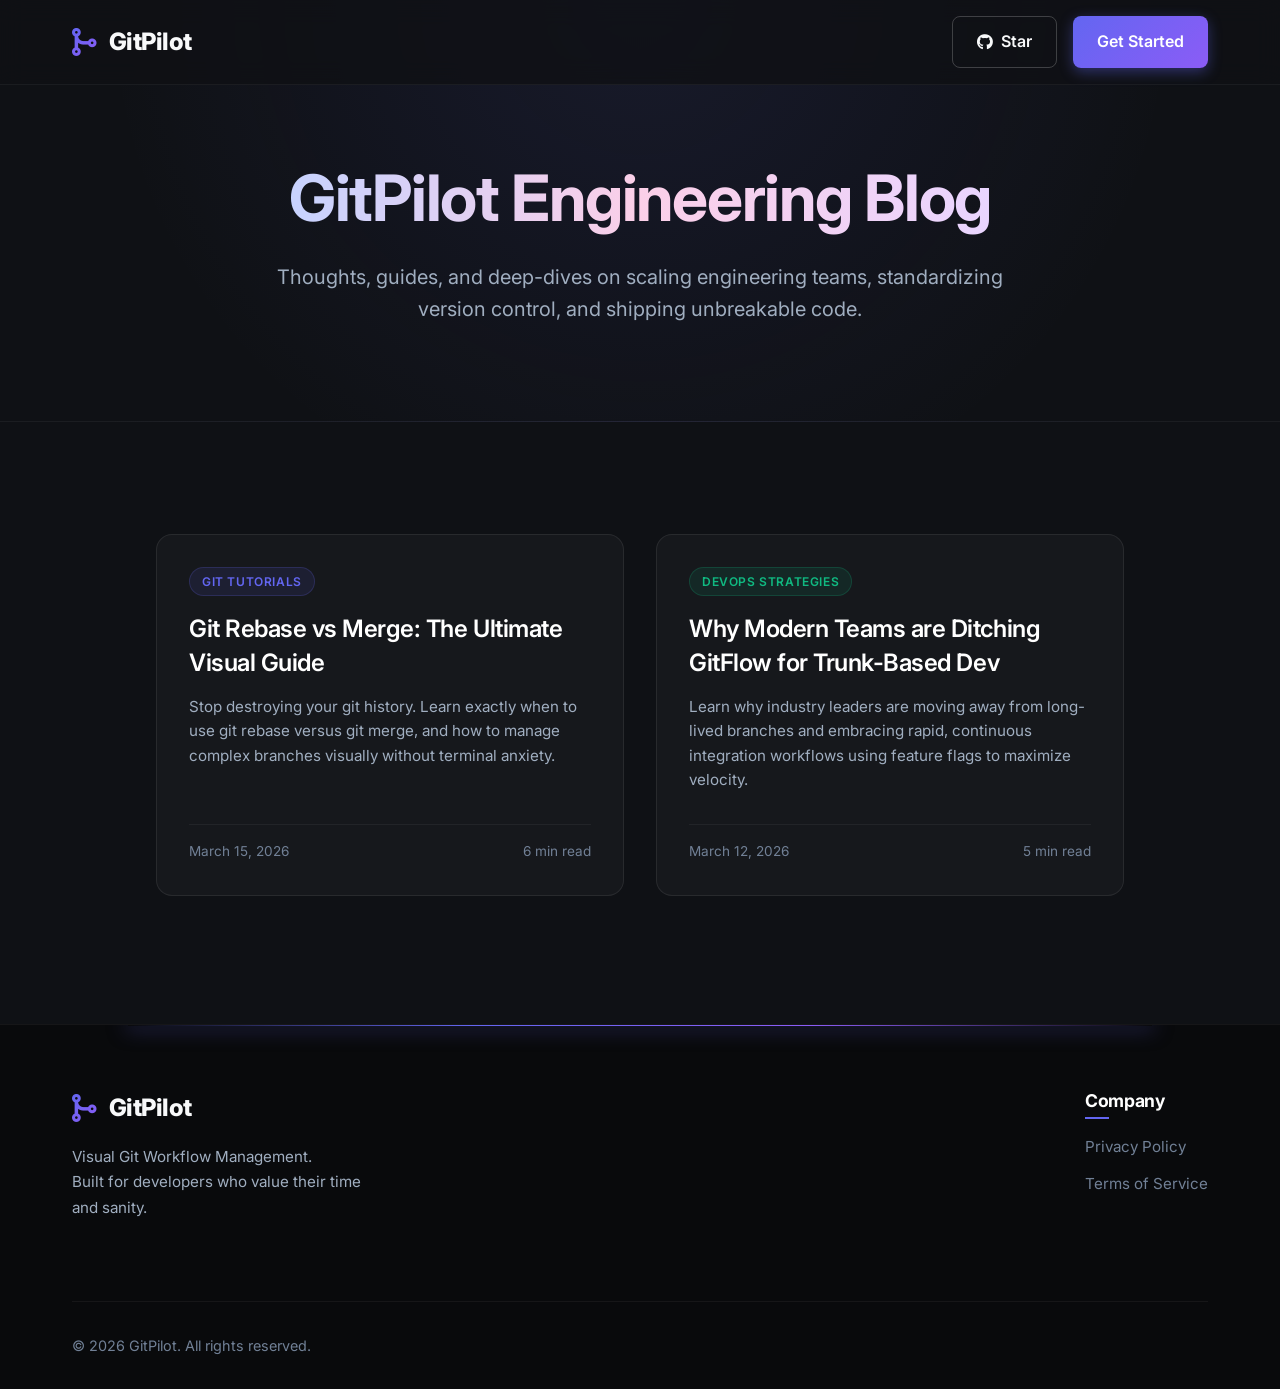
==== blog/index.html @ 48839a4d "seo optimisations" ====
<!DOCTYPE html>
<html lang="en">
<head>
    <meta charset="UTF-8">
    <meta name="viewport" content="width=device-width, initial-scale=1.0">
    
    <!-- Primary Meta Tags -->
    <title>GitPilot Blog - Engineering Excellence</title>
    <meta name="title" content="GitPilot Blog - Engineering Excellence">
    <meta name="description" content="Thoughts, guides, and tutorials on standardizing git workflows, avoiding CI/CD nightmares, and building shipping velocity from the team at GitPilot.">
    <meta name="keywords" content="blog, git tutorials, git workflow, version control, software engineering, DevOps">
    <meta name="author" content="Himalaya Gupta">
    <meta name="robots" content="index, follow">

    <!-- Open Graph / Facebook -->
    <meta property="og:type" content="website">
    <meta property="og:url" content="https://gitpilot.online/blog/">
    <meta property="og:title" content="GitPilot Blog - Engineering Excellence">
    <meta property="og:description" content="Thoughts, guides, and tutorials on standardizing git workflows, avoiding CI/CD nightmares, and building shipping velocity from the team at GitPilot.">
    <meta property="og:site_name" content="GitPilot">

    <!-- Canonical Link -->
    <link rel="canonical" href="https://gitpilot.online/blog/">

    <!-- Google Fonts -->
    <link href="https://fonts.googleapis.com/css2?family=Inter:wght@300;400;500;600;700;800&family=JetBrains+Mono:wght@400;700&display=swap" rel="stylesheet">
    <!-- FontAwesome for Icons -->
    <link rel="stylesheet" href="https://cdnjs.cloudflare.com/ajax/libs/font-awesome/6.4.0/css/all.min.css">
    <!-- Custom CSS -->
    <link rel="stylesheet" href="../css/style.css">
    <style>
        .blog-index-header {
            padding: 10rem 0 6rem;
            text-align: center;
            border-bottom: 1px solid rgba(255,255,255,0.05);
            background: radial-gradient(circle at top, rgba(99,102,241,0.1), transparent 70%);
        }
        .blog-index-content {
            padding: 4rem 1rem 8rem;
            max-width: 1000px;
            margin: 0 auto;
        }
        
        .blog-grid {
            display: grid;
            grid-template-columns: repeat(auto-fill, minmax(400px, 1fr));
            gap: 2rem;
            margin-top: 3rem;
        }

        .blog-card {
            background: var(--bg-card);
            border: 1px solid rgba(255, 255, 255, 0.08);
            border-radius: var(--border-radius-md);
            padding: 2rem;
            transition: var(--transition-normal);
            display: flex;
            flex-direction: column;
            text-decoration: none;
            color: var(--text-primary);
            height: 100%;
        }

        .blog-card:hover {
            transform: translateY(-5px);
            border-color: rgba(99, 102, 241, 0.4);
            box-shadow: 0 15px 30px rgba(0,0,0,0.4), 0 0 20px rgba(99,102,241,0.1);
        }

        .blog-card .badge {
            align-self: flex-start;
            font-size: 0.75rem;
            margin-bottom: 1rem;
        }

        .blog-card h3 {
            font-size: 1.5rem;
            margin-bottom: 1rem;
            line-height: 1.4;
            color: white;
            transition: var(--transition-fast);
        }

        .blog-card:hover h3 {
            color: var(--accent-primary);
        }

        .blog-card p {
            color: var(--text-secondary);
            font-size: 0.95rem;
            flex-grow: 1;
            margin-bottom: 2rem;
            line-height: 1.6;
        }

        .blog-meta-card {
            display: flex;
            justify-content: space-between;
            align-items: center;
            font-size: 0.85rem;
            color: var(--text-muted);
            border-top: 1px solid rgba(255,255,255,0.05);
            padding-top: 1rem;
            margin-top: auto;
        }
        @media (max-width: 768px) {
            .blog-grid { grid-template-columns: 1fr; }
        }
    </style>
</head>
<body class="dark-theme">

    <!-- Minimal Nav -->
    <nav class="navbar scrolled">
        <div class="container nav-content">
            <a href="../index.html" class="logo">
                <i class="fa-solid fa-code-merge logo-icon"></i>
                <span>GitPilot</span>
            </a>
            <div class="nav-actions">
                <a href="https://github.com" target="_blank" class="btn btn-outline" aria-label="Github"><i class="fa-brands fa-github"></i> Star</a>
                <a href="../index.html#download" class="btn btn-primary">Get Started</a>
            </div>
        </div>
    </nav>

    <header class="blog-index-header">
        <div class="container" style="max-width: 800px;">
            <h1 class="text-gradient" style="font-size: 4rem; margin-bottom: 1.5rem;">GitPilot Engineering Blog</h1>
            <p style="font-size: 1.25rem; color: var(--text-secondary); margin-bottom: 0;">Thoughts, guides, and deep-dives on scaling engineering teams, standardizing version control, and shipping unbreakable code.</p>
        </div>
    </header>

    <main class="container blog-index-content">
        
        <div class="blog-grid">
            
            <!-- Article 1 -->
            <a href="git-rebase-vs-merge.html" class="blog-card">
                <div class="badge">Git Tutorials</div>
                <h3>Git Rebase vs Merge: The Ultimate Visual Guide</h3>
                <p>Stop destroying your git history. Learn exactly when to use git rebase versus git merge, and how to manage complex branches visually without terminal anxiety.</p>
                <div class="blog-meta-card">
                    <span>March 15, 2026</span>
                    <span>6 min read</span>
                </div>
            </a>

            <!-- Article 2 -->
            <a href="trunk-based-development.html" class="blog-card">
                <div class="badge" style="background: rgba(16,185,129,0.1); color: var(--accent-success); border-color: rgba(16,185,129,0.2);">DevOps Strategies</div>
                <h3>Why Modern Teams are Ditching GitFlow for Trunk-Based Dev</h3>
                <p>Learn why industry leaders are moving away from long-lived branches and embracing rapid, continuous integration workflows using feature flags to maximize velocity.</p>
                <div class="blog-meta-card">
                    <span>March 12, 2026</span>
                    <span>5 min read</span>
                </div>
            </a>

        </div>

    </main>

    <!-- Footer -->
    <footer class="footer pt-2">
        <div class="footer-glow"></div>
        <div class="container relative">
            <div class="footer-content">
                <div class="footer-brand">
                    <a href="../index.html" class="logo mb-4">
                        <i class="fa-solid fa-code-merge logo-icon"></i>
                        <span>GitPilot</span>
                    </a>
                    <p>Visual Git Workflow Management.<br>Built for developers who value their time and sanity.</p>
                </div>
                
                <div class="link-grid">
                    <div class="link-group">
                        <h4>Company</h4>
                        <a href="../privacy.html">Privacy Policy</a>
                        <a href="../terms.html">Terms of Service</a>
                    </div>
                </div>
            </div>
            <div class="footer-bottom mt-4">
                <p>&copy; 2026 GitPilot. All rights reserved.</p>
            </div>
        </div>
    </footer>
</body>
</html>
---- css/style.css ----
/* ==========================================================================
   CSS Variables & Typography
   ========================================================================== */
   :root {
    /* Color Palette - Premium Dark Mode */
    --bg-dark: #0f1115;
    --bg-darker: #090a0c;
    --bg-card: rgba(255, 255, 255, 0.03);
    --bg-card-hover: rgba(255, 255, 255, 0.05);
    
    --text-primary: #f8f9fa;
    --text-secondary: #a0aec0;
    --text-muted: #718096;
    
    --accent-primary: #6366f1; /* Indigo */
    --accent-primary-hover: #4f46e5;
    --accent-secondary: #ec4899; /* Pink */
    --accent-tertiary: #8b5cf6; /* Purple */
    --accent-success: #10b981; /* Emerald */
    --accent-warning: #f59e0b; /* Amber */
    --accent-danger: #ef4444; /* Red */
    
    /* Gradients */
    --gradient-primary: linear-gradient(135deg, var(--accent-primary) 0%, var(--accent-tertiary) 100%);
    --gradient-secondary: linear-gradient(135deg, var(--accent-tertiary) 0%, var(--accent-secondary) 100%);
    --gradient-text: linear-gradient(to right, #c7d2fe, #fbcfe8, #e9d5ff);
    
    /* Layout */
    --container-width: 1200px;
    --border-radius-sm: 8px;
    --border-radius-md: 16px;
    --border-radius-lg: 24px;
    
    /* Transitions */
    --transition-fast: 0.2s ease;
    --transition-normal: 0.3s ease;
    --transition-slow: 0.8s cubic-bezier(0.16, 1, 0.3, 1);
    
    /* Fonts */
    --font-sans: 'Inter', system-ui, -apple-system, sans-serif;
    --font-mono: 'JetBrains Mono', monospace;
}

/* ==========================================================================
   Base Styles
   ========================================================================== */
* {
    margin: 0;
    padding: 0;
    box-sizing: border-box;
}

html {
    scroll-behavior: smooth;
}

body {
    font-family: var(--font-sans);
    background-color: var(--bg-dark);
    color: var(--text-primary);
    line-height: 1.6;
    overflow-x: hidden;
    -webkit-font-smoothing: antialiased;
    -moz-osx-font-smoothing: grayscale;
}

/* Base selection color */
::selection {
    background-color: rgba(99, 102, 241, 0.3);
    color: var(--text-primary);
}

.container {
    max-width: var(--container-width);
    margin: 0 auto;
    padding: 0 2rem;
}

a {
    color: var(--text-primary);
    text-decoration: none;
    transition: var(--transition-normal);
}

ul {
    list-style: none;
}

/* ==========================================================================
   Typography
   ========================================================================== */
h1, h2, h3, h4, h5, h6 {
    line-height: 1.2;
    font-weight: 700;
    margin-bottom: 1rem;
    letter-spacing: -0.02em;
}

h1 { font-size: clamp(2.5rem, 5vw, 4.5rem); }
h2 { font-size: clamp(2rem, 4vw, 3rem); }
h3 { font-size: 1.5rem; font-weight: 600; }

p {
    color: var(--text-secondary);
    margin-bottom: 1rem;
    font-size: 1.125rem;
}

.text-gradient {
    background: var(--gradient-text);
    -webkit-background-clip: text;
    background-clip: text;
    -webkit-text-fill-color: transparent;
    display: inline-block;
}

.text-center { text-align: center; }

/* ==========================================================================
   Components (Buttons, Cards, Badges)
   ========================================================================== */
.btn {
    display: inline-flex;
    align-items: center;
    justify-content: center;
    gap: 0.5rem;
    padding: 0.75rem 1.5rem;
    border-radius: var(--border-radius-sm);
    font-weight: 600;
    cursor: pointer;
    transition: var(--transition-normal);
    border: none;
    font-family: var(--font-sans);
    font-size: 1rem;
    position: relative;
    overflow: hidden;
}

.btn-lg {
    padding: 1rem 2rem;
    font-size: 1.125rem;
}

.btn-primary {
    background: var(--gradient-primary);
    color: white;
    box-shadow: 0 4px 14px 0 rgba(99, 102, 241, 0.39);
}

.btn-primary:hover {
    box-shadow: 0 6px 20px rgba(99, 102, 241, 0.23);
    transform: translateY(-2px);
}

.btn-outline {
    background: transparent;
    border: 1px solid rgba(255, 255, 255, 0.2);
    color: var(--text-primary);
}

.btn-outline:hover {
    background: rgba(255, 255, 255, 0.05);
    border-color: rgba(255, 255, 255, 0.4);
}

.badge {
    display: inline-block;
    padding: 0.25rem 0.75rem;
    background: rgba(99, 102, 241, 0.1);
    color: var(--accent-primary);
    border: 1px solid rgba(99, 102, 241, 0.2);
    border-radius: 9999px;
    font-size: 0.875rem;
    font-weight: 600;
    margin-bottom: 1.5rem;
    text-transform: uppercase;
    letter-spacing: 0.05em;
}

/* Glassmorphism panel base */
.glass-panel {
    background: var(--bg-card);
    backdrop-filter: blur(16px);
    -webkit-backdrop-filter: blur(16px);
    border: 1px solid rgba(255, 255, 255, 0.08);
    border-radius: var(--border-radius-md);
    box-shadow: 0 25px 50px -12px rgba(0, 0, 0, 0.5);
}

/* ==========================================================================
   Navigation
   ========================================================================== */
.navbar {
    position: fixed;
    top: 0;
    left: 0;
    width: 100%;
    z-index: 1000;
    padding: 1.25rem 0;
    transition: var(--transition-normal);
}

.navbar.scrolled {
    background: rgba(15, 17, 21, 0.8);
    backdrop-filter: blur(12px);
    -webkit-backdrop-filter: blur(12px);
    border-bottom: 1px solid rgba(255, 255, 255, 0.05);
    padding: 1rem 0;
}

.nav-content {
    display: flex;
    justify-content: space-between;
    align-items: center;
}

.logo {
    display: flex;
    align-items: center;
    gap: 0.75rem;
    font-size: 1.5rem;
    font-weight: 800;
    letter-spacing: -0.02em;
}

.logo-icon {
    font-size: 1.75rem;
    background: var(--gradient-primary);
    -webkit-background-clip: text;
    background-clip: text;
    -webkit-text-fill-color: transparent;
}

.nav-links {
    display: flex;
    gap: 2rem;
}

.nav-links a {
    color: var(--text-secondary);
    font-weight: 500;
    position: relative;
}

.nav-links a::after {
    content: '';
    position: absolute;
    bottom: -4px;
    left: 0;
    width: 0;
    height: 2px;
    background: var(--gradient-primary);
    transition: var(--transition-fast);
}

.nav-links a:hover {
    color: var(--text-primary);
}

.nav-links a:hover::after {
    width: 100%;
}

.nav-actions {
    display: flex;
    gap: 1rem;
}

.menu-toggle {
    display: none;
    background: none;
    border: none;
    color: var(--text-primary);
    font-size: 1.5rem;
    cursor: pointer;
}

/* ==========================================================================
   Hero Section
   ========================================================================== */
.hero {
    position: relative;
    padding: 10rem 0 6rem;
    min-height: 100vh;
    display: flex;
    align-items: center;
    overflow: hidden;
}

/* Abstract Background Glows */
.hero-bg-shapes {
    position: absolute;
    top: 0;
    left: 0;
    width: 100%;
    height: 100%;
    overflow: hidden;
    z-index: -1;
}

.shape {
    position: absolute;
    filter: blur(100px);
    border-radius: 50%;
    opacity: 0.4;
    animation: float 20s infinite ease-in-out;
}

.shape-1 {
    top: -10%;
    left: -10%;
    width: 50vw;
    height: 50vw;
    background: var(--accent-primary);
    animation-delay: 0s;
}

.shape-2 {
    bottom: -10%;
    right: -10%;
    width: 40vw;
    height: 40vw;
    background: var(--accent-tertiary);
    animation-delay: -5s;
}

.hero-content {
    display: grid;
    grid-template-columns: 1fr 1fr;
    gap: 4rem;
    align-items: center;
}

.hero-text {
    max-width: 600px;
}

.hero-cta {
    display: flex;
    gap: 1rem;
    margin-top: 2rem;
}

/* Editor Mockup Graphic */
.editor-mockup {
    position: relative;
    width: 100%;
    height: 400px;
    border-radius: var(--border-radius-lg);
    overflow: hidden;
    transform: perspective(1000px) rotateY(-5deg) rotateX(5deg);
    box-shadow: -20px 20px 60px rgba(0,0,0,0.5), 0 0 0 1px rgba(255,255,255,0.1) inset;
    transition: transform 0.5s ease;
}

.editor-mockup:hover {
    transform: perspective(1000px) rotateY(0deg) rotateX(0deg);
}

.editor-header {
    background: rgba(0, 0, 0, 0.4);
    padding: 1rem;
    display: flex;
    align-items: center;
    border-bottom: 1px solid rgba(255, 255, 255, 0.05);
}

.window-controls {
    display: flex;
    gap: 0.5rem;
}

.dot {
    width: 12px;
    height: 12px;
    border-radius: 50%;
}
.dot.close { background-color: #ff5f56; }
.dot.minimize { background-color: #ffbd2e; }
.dot.maximize { background-color: #27c93f; }

.window-title {
    flex: 1;
    text-align: center;
    font-family: var(--font-mono);
    font-size: 0.8rem;
    color: var(--text-muted);
}

.editor-body {
    position: relative;
    height: calc(100% - 3rem);
    background: var(--bg-darker);
    overflow: hidden;
}

.graph-container {
    position: absolute;
    width: 100%;
    height: 100%;
    background-image: radial-gradient(rgba(255,255,255,0.05) 1px, transparent 1px);
    background-size: 20px 20px;
}

/* Visual Nodes */
.node {
    position: absolute;
    padding: 0.5rem 1rem;
    background: var(--bg-dark);
    border: 1px solid rgba(255, 255, 255, 0.1);
    border-radius: var(--border-radius-sm);
    font-family: var(--font-mono);
    font-size: 0.85rem;
    display: flex;
    align-items: center;
    gap: 0.5rem;
    z-index: 2;
    box-shadow: 0 4px 6px -1px rgba(0, 0, 0, 0.5);
}

.node.glow {
    border-color: var(--accent-primary);
    box-shadow: 0 0 15px rgba(99, 102, 241, 0.3);
}

.node-main i { color: var(--accent-success); }
.node-feature i { color: var(--accent-primary); }

.stroke-primary { stroke: rgba(99, 102, 241, 0.5); stroke-width: 2; }
.stroke-secondary { stroke: rgba(139, 92, 246, 0.5); stroke-width: 2; }
.animated-path {
    stroke-dasharray: 10;
    animation: dashLine 20s linear infinite;
}

/* Terminal Overlay */
.terminal-overlay {
    position: absolute;
    bottom: 1rem;
    right: 1rem;
    width: 60%;
    height: 40%;
    border-radius: var(--border-radius-sm);
    overflow: hidden;
}

.glass-panel-dark {
    background: rgba(0, 0, 0, 0.6);
    backdrop-filter: blur(8px);
    -webkit-backdrop-filter: blur(8px);
    border: 1px solid rgba(255, 255, 255, 0.05);
}

.terminal-header {
    background: rgba(255,255,255,0.05);
    padding: 0.25rem 0.5rem;
    font-family: var(--font-mono);
    font-size: 0.7rem;
    color: var(--text-muted);
    border-bottom: 1px solid rgba(255, 255, 255, 0.05);
}

.terminal-content {
    padding: 0.5rem;
    font-family: var(--font-mono);
    font-size: 0.8rem;
    line-height: 1.4;
    color: var(--accent-success);
}

.terminal-cursor {
    display: inline-block;
    width: 8px;
    height: 1em;
    background-color: var(--accent-primary);
    vertical-align: middle;
    animation: blink 1s step-end infinite;
}

/* ==========================================================================
   Features Section
   ========================================================================== */
.features {
    padding: 8rem 0;
    position: relative;
    z-index: 10;
}

.section-header {
    max-width: 600px;
    margin: 0 auto 4rem;
}

.features-grid {
    display: grid;
    grid-template-columns: repeat(auto-fit, minmax(300px, 1fr));
    gap: 2rem;
}

.feature-card {
    padding: 2rem;
    transition: var(--transition-normal);
    position: relative;
}

.hover-glow-effect {
    overflow: hidden;
}

.hover-glow-effect::before {
    content: '';
    position: absolute;
    top: 0;
    left: 0;
    width: 100%;
    height: 100%;
    background: radial-gradient(
        800px circle at var(--mouse-x, 0) var(--mouse-y, 0), 
        rgba(255, 255, 255, 0.06),
        transparent 40%
    );
    opacity: 0;
    transition: opacity 0.5s;
    pointer-events: none;
    z-index: 0;
}

.hover-glow-effect:hover::before {
    opacity: 1;
}

.feature-card:hover {
    transform: translateY(-5px);
    border-color: rgba(255, 255, 255, 0.15);
}

.feature-icon {
    width: 48px;
    height: 48px;
    border-radius: var(--border-radius-sm);
    display: flex;
    align-items: center;
    justify-content: center;
    font-size: 1.5rem;
    margin-bottom: 1.5rem;
    position: relative;
    z-index: 1;
}

/* Icon Gradient Utilities */
.icon-gradient-1 { background: linear-gradient(135deg, rgba(99,102,241,0.2) 0%, rgba(99,102,241,0) 100%); color: var(--accent-primary); border: 1px solid rgba(99,102,241,0.3); }
.icon-gradient-2 { background: linear-gradient(135deg, rgba(236,72,153,0.2) 0%, rgba(236,72,153,0) 100%); color: var(--accent-secondary); border: 1px solid rgba(236,72,153,0.3); }
.icon-gradient-3 { background: linear-gradient(135deg, rgba(16,185,129,0.2) 0%, rgba(16,185,129,0) 100%); color: var(--accent-success); border: 1px solid rgba(16,185,129,0.3); }
.icon-gradient-4 { background: linear-gradient(135deg, rgba(245,158,11,0.2) 0%, rgba(245,158,11,0) 100%); color: var(--accent-warning); border: 1px solid rgba(245,158,11,0.3); }
.icon-gradient-5 { background: linear-gradient(135deg, rgba(139,92,246,0.2) 0%, rgba(139,92,246,0) 100%); color: var(--accent-tertiary); border: 1px solid rgba(139,92,246,0.3); }

.feature-card h3 {
    font-size: 1.25rem;
    position: relative;
    z-index: 1;
}

.feature-card p {
    margin-bottom: 0;
    font-size: 1rem;
    position: relative;
    z-index: 1;
}

/* ==========================================================================
   CTA Section
   ========================================================================== */
.cta-section {
    padding: 6rem 0;
}

.cta-banner {
    padding: 4rem;
    display: flex;
    align-items: center;
    justify-content: space-between;
    text-align: left;
    background: linear-gradient(to right, rgba(255,255,255,0.03), rgba(99,102,241,0.05));
    border: 1px solid rgba(99,102,241,0.2);
}

.cta-content {
    max-width: 60%;
}

.cta-content h2 { margin-bottom: 0.5rem; }
.cta-content p { margin-bottom: 0; }

/* ==========================================================================
   Footer
   ========================================================================== */
.footer {
    border-top: 1px solid rgba(255,255,255,0.05);
    padding: 4rem 0 2rem;
    background: var(--bg-darker);
}

.footer-content {
    display: grid;
    grid-template-columns: 2fr 1fr 1fr;
    gap: 4rem;
    margin-bottom: 4rem;
}

.footer-brand p {
    margin-top: 1rem;
    max-width: 300px;
}

.link-group h4 {
    color: white;
    font-size: 1.1rem;
    margin-bottom: 1.5rem;
}

.link-group a {
    display: block;
    color: var(--text-secondary);
    margin-bottom: 0.75rem;
}

.link-group a:hover {
    color: var(--accent-primary);
}

.footer-bottom {
    display: flex;
    justify-content: space-between;
    align-items: center;
    padding-top: 2rem;
    border-top: 1px solid rgba(255,255,255,0.05);
}

.footer-bottom p { margin-bottom: 0; font-size: 0.9rem; }

.social-links {
    display: flex;
    gap: 1rem;
}

.social-links a {
    font-size: 1.2rem;
    color: var(--text-secondary);
}

.social-links a:hover {
    color: var(--accent-primary);
}

/* ==========================================================================
   Animations
   ========================================================================== */
@keyframes float {
    0%, 100% { transform: translateY(0) scale(1); }
    50% { transform: translateY(-20px) scale(1.05); }
}

@keyframes dashLine {
    to { stroke-dashoffset: -100; }
}

@keyframes blink {
    0%, 100% { opacity: 1; }
    50% { opacity: 0; }
}

/* Initial States for JS Reveal */
.fade-in-up {
    opacity: 0;
    transform: translateY(30px);
    transition: var(--transition-slow);
}

.fade-in {
    opacity: 0;
    transition: var(--transition-slow);
}

.fade-in-up.active, .fade-in.active {
    opacity: 1;
    transform: translateY(0);
}

.reveal {
    opacity: 0;
    transform: translateY(40px);
    transition: var(--transition-slow);
}

.reveal.active {
    opacity: 1;
    transform: translateY(0);
}

.delay-1 { transition-delay: 0.1s; }
.delay-2 { transition-delay: 0.2s; }
.delay-3 { transition-delay: 0.3s; }
.delay-4 { transition-delay: 0.4s; }

/* ==========================================================================
   Responsive Design
   ========================================================================== */
@media (max-width: 992px) {
    .hero-content {
        grid-template-columns: 1fr;
        text-align: center;
        gap: 3rem;
    }
    
    .hero-text {
        margin: 0 auto;
    }
    
    .hero-cta {
        justify-content: center;
    }
    
    .cta-banner {
        flex-direction: column;
        text-align: center;
        gap: 2rem;
    }
    
    .cta-content { max-width: 100%; }
}

@media (max-width: 768px) {
    .nav-links, .nav-actions .btn-outline {
        display: none;
    }
    
    .menu-toggle {
        display: none;
    }
    
    .footer-content {
        grid-template-columns: 1fr;
        gap: 2rem;
    }
    
    .hero {
        padding-top: 8rem;
    }
}


/* ==========================================================================
   Showcase Sections (How It Works)
   ========================================================================== */
.showcase-section {
    padding: 6rem 0;
    position: relative;
    background: var(--bg-dark);
}

.showcase-row {
    display: flex;
    align-items: center;
    gap: 4rem;
    margin-bottom: 8rem;
}

.showcase-row:last-child {
    margin-bottom: 4rem;
}

.showcase-row.reverse {
    flex-direction: row-reverse;
}

.showcase-text {
    flex: 1;
}

.showcase-visual {
    flex: 1;
    position: relative;
}

.feature-list {
    margin-top: 1.5rem;
}

.feature-list li {
    display: flex;
    align-items: center;
    gap: 1rem;
    margin-bottom: 1rem;
    color: var(--text-secondary);
}

.text-success { color: var(--accent-success); }
.text-warning { color: var(--accent-warning); }
.text-tertiary { color: var(--accent-tertiary); }

/* Mockup Panels */
.mockup-panel {
    border-radius: var(--border-radius-md);
    overflow: hidden;
    position: relative;
}

.outline-primary { border: 1px solid rgba(99, 102, 241, 0.3); box-shadow: 0 10px 30px rgba(99, 102, 241, 0.1); }
.outline-warning { border: 1px solid rgba(245, 158, 11, 0.3); box-shadow: 0 10px 30px rgba(245, 158, 11, 0.1); }
.outline-tertiary { border: 1px solid rgba(139, 92, 246, 0.3); box-shadow: 0 10px 30px rgba(139, 92, 246, 0.1); }

.mockup-header {
    background: rgba(0, 0, 0, 0.4);
    padding: 1rem;
    display: flex;
    align-items: center;
    gap: 0.75rem;
    font-size: 0.9rem;
    font-weight: 600;
    color: var(--text-secondary);
    border-bottom: 1px solid rgba(255, 255, 255, 0.05);
}

.mockup-body {
    height: 300px;
    position: relative;
    overflow: hidden;
    background: var(--bg-darker);
}

.align-center {
    display: flex;
    align-items: center;
    justify-content: center;
}

/* Showcase 1: Canvas BG & Nodes */
.canvas-bg {
    background-image: radial-gradient(rgba(255,255,255,0.05) 2px, transparent 2px);
    background-size: 30px 30px;
}

.mock-node {
    position: absolute;
    padding: 0.5rem 1rem;
    background: var(--bg-card);
    border: 1px solid rgba(255, 255, 255, 0.1);
    border-radius: var(--border-radius-sm);
    font-family: var(--font-mono);
    font-size: 0.85rem;
    z-index: 2;
    backdrop-filter: blur(4px);
}

.n-main {
    top: 50%;
    left: 20%;
    transform: translateY(-50%);
    border-color: var(--accent-success);
    color: var(--accent-success);
}

.n-feat {
    top: 20%;
    right: 30%;
    border-color: var(--accent-primary);
    color: var(--accent-primary);
    opacity: 0.5;
}

.n-drag {
    animation: dropHover 3s infinite alternate ease-in-out;
}

.mock-connector {
    position: absolute;
    top: 0;
    left: 0;
    width: 100%;
    height: 100%;
    z-index: 1;
}

.mock-connector path {
    stroke-dashoffset: 1000;
    animation: dashDraw 4s infinite linear;
}

.mock-cursor {
    position: absolute;
    top: 60%;
    left: 40%;
    font-size: 1.5rem;
    color: white;
    z-index: 10;
    filter: drop-shadow(0 2px 4px rgba(0,0,0,0.5));
    animation: cursorMove 3s infinite alternate ease-in-out;
}

@keyframes dropHover {
    0% { transform: scale(1); opacity: 0.5; border-style: dashed; }
    100% { transform: scale(1.05); opacity: 1; border-style: solid; box-shadow: 0 0 15px rgba(99,102,241,0.4); }
}
@keyframes cursorMove {
    0% { top: 60%; left: 40%; }
    100% { top: 25%; left: 60%; }
}
@keyframes dashDraw {
    to { stroke-dashoffset: 0; }
}

/* Showcase 2: Execution Pipeline */
.exec-bg {
    background: linear-gradient(to bottom, var(--bg-darker), #151520);
}

.exec-pipeline {
    display: flex;
    flex-direction: column;
    gap: 1rem;
    width: 80%;
    position: relative;
    z-index: 2;
}

.exec-stage {
    padding: 1rem;
    border-radius: var(--border-radius-sm);
    font-family: var(--font-mono);
    font-weight: bold;
    display: flex;
    justify-content: space-between;
    align-items: center;
    background: rgba(255, 255, 255, 0.05);
    border: 1px solid rgba(255, 255, 255, 0.1);
    transition: var(--transition-normal);
}

.stage-done {
    border-left: 4px solid var(--accent-success);
    color: var(--accent-success);
}
.stage-done::after {
    content: '\f00c';
    font-family: 'Font Awesome 6 Free';
}

.stage-running {
    border-left: 4px solid var(--accent-warning);
    color: var(--accent-warning);
}
.stage-running::after {
    content: '\f110';
    font-family: 'Font Awesome 6 Free';
    animation: spin 2s linear infinite;
}

.stage-pending {
    border-left: 4px solid var(--text-muted);
    color: var(--text-muted);
}
.stage-pending::after {
    content: '\f017';
    font-family: 'Font Awesome 6 Free';
}

.pulse-glow {
    box-shadow: 0 0 15px rgba(245, 158, 11, 0.2);
    animation: pulseBg 2s infinite alternate;
}

@keyframes pulseBg {
    from { background: rgba(245, 158, 11, 0.05); }
    to { background: rgba(245, 158, 11, 0.15); }
}
@keyframes spin { 100% { transform: rotate(360deg); } }

/* Showcase 3: Terminal Logs */
.mock-terminal .terminal-body {
    padding: 1rem;
    font-family: var(--font-mono);
    font-size: 0.85rem;
    line-height: 1.5;
    overflow-y: auto;
    text-align: left;
    display: block; /* override align-center */
}

.log-line {
    margin-bottom: 0.25rem;
    opacity: 0;
    transform: translateY(5px);
    animation: logEntry 0.3s forwards ease-out;
}

@keyframes logEntry {
    to { opacity: 1; transform: translateY(0); }
}

.log-time { color: var(--text-muted); margin-right: 0.75rem; font-size: 0.75rem; }
.log-cmd { color: #f8f9fa; font-weight: bold; }
.log-info { color: var(--accent-primary); }
.log-success { color: var(--accent-success); }
.log-err { color: var(--accent-danger); }

/* Responsive adjustments for showcase */
@media (max-width: 992px) {
    .showcase-row, .showcase-row.reverse {
        flex-direction: column;
        gap: 3rem;
        align-items: stretch;
    }
}

/* Showcase 2: Preview BG */
.outline-secondary { border: 1px solid rgba(236, 72, 153, 0.3); box-shadow: 0 10px 30px rgba(236, 72, 153, 0.1); }
.text-primary { color: var(--accent-primary); }
.preview-bg {
    background: var(--bg-dark);
    display: flex;
    align-items: center;
    justify-content: center;
}

.preview-cmd-list {
    background: rgba(0,0,0,0.5);
    border: 1px solid rgba(255,255,255,0.05);
    border-radius: var(--border-radius-sm);
    padding: 1rem;
    width: 80%;
    font-family: var(--font-mono);
    font-size: 0.8rem;
}

.p-cmd {
    margin-bottom: 0.75rem;
    color: var(--text-secondary);
    display: flex;
    align-items: center;
    gap: 0.5rem;
}

.p-cmd i { color: var(--text-muted); font-size: 0.7rem; }
.p-cmd.warning { color: var(--accent-warning); }
.p-cmd.warning i { color: var(--accent-warning); }

.p-btn-row {
    margin-top: 1.5rem;
    text-align: right;
    border-top: 1px dashed rgba(255,255,255,0.1);
    padding-top: 1rem;
}

.btn-sm {
    padding: 0.4rem 0.8rem;
    font-size: 0.8rem;
}

/* ==========================================================================
   Footer Redesign
   ========================================================================== */
.footer {
    position: relative;
    border-top: 1px solid rgba(255,255,255,0.05);
    background: var(--bg-darker);
    overflow: hidden;
}

.footer-glow {
    position: absolute;
    top: 0;
    left: 50%;
    transform: translateX(-50%);
    width: 80%;
    height: 1px;
    background: linear-gradient(90deg, transparent, var(--accent-primary), var(--accent-tertiary), transparent);
    box-shadow: 0 0 20px 2px rgba(99, 102, 241, 0.5);
}

.relative { position: relative; }
.mb-4 { margin-bottom: 1rem; }
.mt-4 { margin-top: 1.5rem; }

/* Newsletter Box */
.footer-newsletter {
    margin: -4rem auto 4rem;
    padding: 3rem;
    display: flex;
    justify-content: space-between;
    align-items: center;
    border: 1px solid rgba(255,255,255,0.1);
    background: linear-gradient(135deg, rgba(255,255,255,0.03) 0%, rgba(99, 102, 241, 0.05) 100%);
    box-shadow: 0 20px 40px rgba(0,0,0,0.3);
}

.newsletter-text h3 { margin-bottom: 0.5rem; font-size: 1.75rem; }
.newsletter-text p { margin-bottom: 0; }

.newsletter-form {
    display: flex;
    gap: 0.5rem;
    width: 400px;
    max-width: 100%;
}

.form-input {
    flex: 1;
    padding: 0.75rem 1rem;
    border-radius: var(--border-radius-sm);
    border: 1px solid rgba(255,255,255,0.1);
    background: rgba(0,0,0,0.2);
    color: white;
    font-family: var(--font-sans);
    outline: none;
    transition: var(--transition-fast);
}

.form-input:focus {
    border-color: var(--accent-primary);
    box-shadow: 0 0 0 2px rgba(99, 102, 241, 0.2);
}

/* Footer Content */
.footer-content {
    display: flex;
    justify-content: space-between;
    gap: 4rem;
}

.footer-brand {
    max-width: 350px;
}

.footer-brand p {
    font-size: 0.95rem;
    line-height: 1.7;
}

.social-links { display: flex; gap: 1rem; }
.social-icon {
    display: inline-flex;
    align-items: center;
    justify-content: center;
    width: 40px;
    height: 40px;
    border-radius: 50%;
    background: rgba(255,255,255,0.05);
    color: var(--text-secondary);
    transition: var(--transition-normal);
}
.social-icon:hover {
    background: var(--accent-primary);
    color: white;
    transform: translateY(-3px);
}

.link-grid {
    display: flex;
    justify-content: flex-end;
    gap: 5rem;
    flex: 1;
}

.link-group h4 {
    color: white;
    font-size: 1.1rem;
    margin-bottom: 1.5rem;
    position: relative;
    display: inline-block;
}

.link-group h4::after {
    content: '';
    position: absolute;
    bottom: -0.5rem;
    left: 0;
    width: 1.5rem;
    height: 2px;
    background: var(--accent-primary);
}

.link-group a {
    display: block;
    color: var(--text-muted);
    margin-bottom: 0.8rem;
    font-size: 0.95rem;
    transition: var(--transition-fast);
}

.link-group a:hover {
    color: var(--accent-primary);
    transform: translateX(3px);
}

.badge-sm {
    font-size: 0.65rem;
    padding: 0.1rem 0.4rem;
    background: rgba(16, 185, 129, 0.1);
    color: var(--accent-success);
    border: 1px solid rgba(16, 185, 129, 0.2);
    margin-left: 0.5rem;
    margin-bottom: 0;
}

/* Footer Bottom */
.footer-bottom {
    display: flex;
    justify-content: space-between;
    align-items: center;
    padding-top: 2rem;
    border-top: 1px solid rgba(255,255,255,0.05);
}

.footer-bottom p {
    margin-bottom: 0;
    font-size: 0.9rem;
    color: var(--text-muted);
}

.footer-status {
    display: flex;
    align-items: center;
    gap: 0.5rem;
    font-size: 0.85rem;
    color: var(--text-muted);
    background: rgba(255,255,255,0.03);
    padding: 0.4rem 0.8rem;
    border-radius: 20px;
    border: 1px solid rgba(255,255,255,0.05);
}

.status-dot {
    width: 8px;
    height: 8px;
    border-radius: 50%;
    background: var(--accent-success);
    box-shadow: 0 0 8px var(--accent-success);
}

/* Responsive Footer Updates */
@media (max-width: 992px) {
    .footer-newsletter {
        flex-direction: column;
        text-align: center;
        gap: 2rem;
    }
    
    .newsletter-form { width: 100%; }
    
    .footer-content {
        flex-direction: column;
        gap: 3rem;
    }
}

@media (max-width: 768px) {
    .link-grid {
        grid-template-columns: repeat(2, 1fr);
        gap: 2rem;
    }
    
    .footer-bottom {
        flex-direction: column;
        gap: 1rem;
        text-align: center;
    }
}

@media (max-width: 480px) {
    .link-grid {
        grid-template-columns: 1fr;
    }
    .newsletter-form {
        flex-direction: column;
    }
}
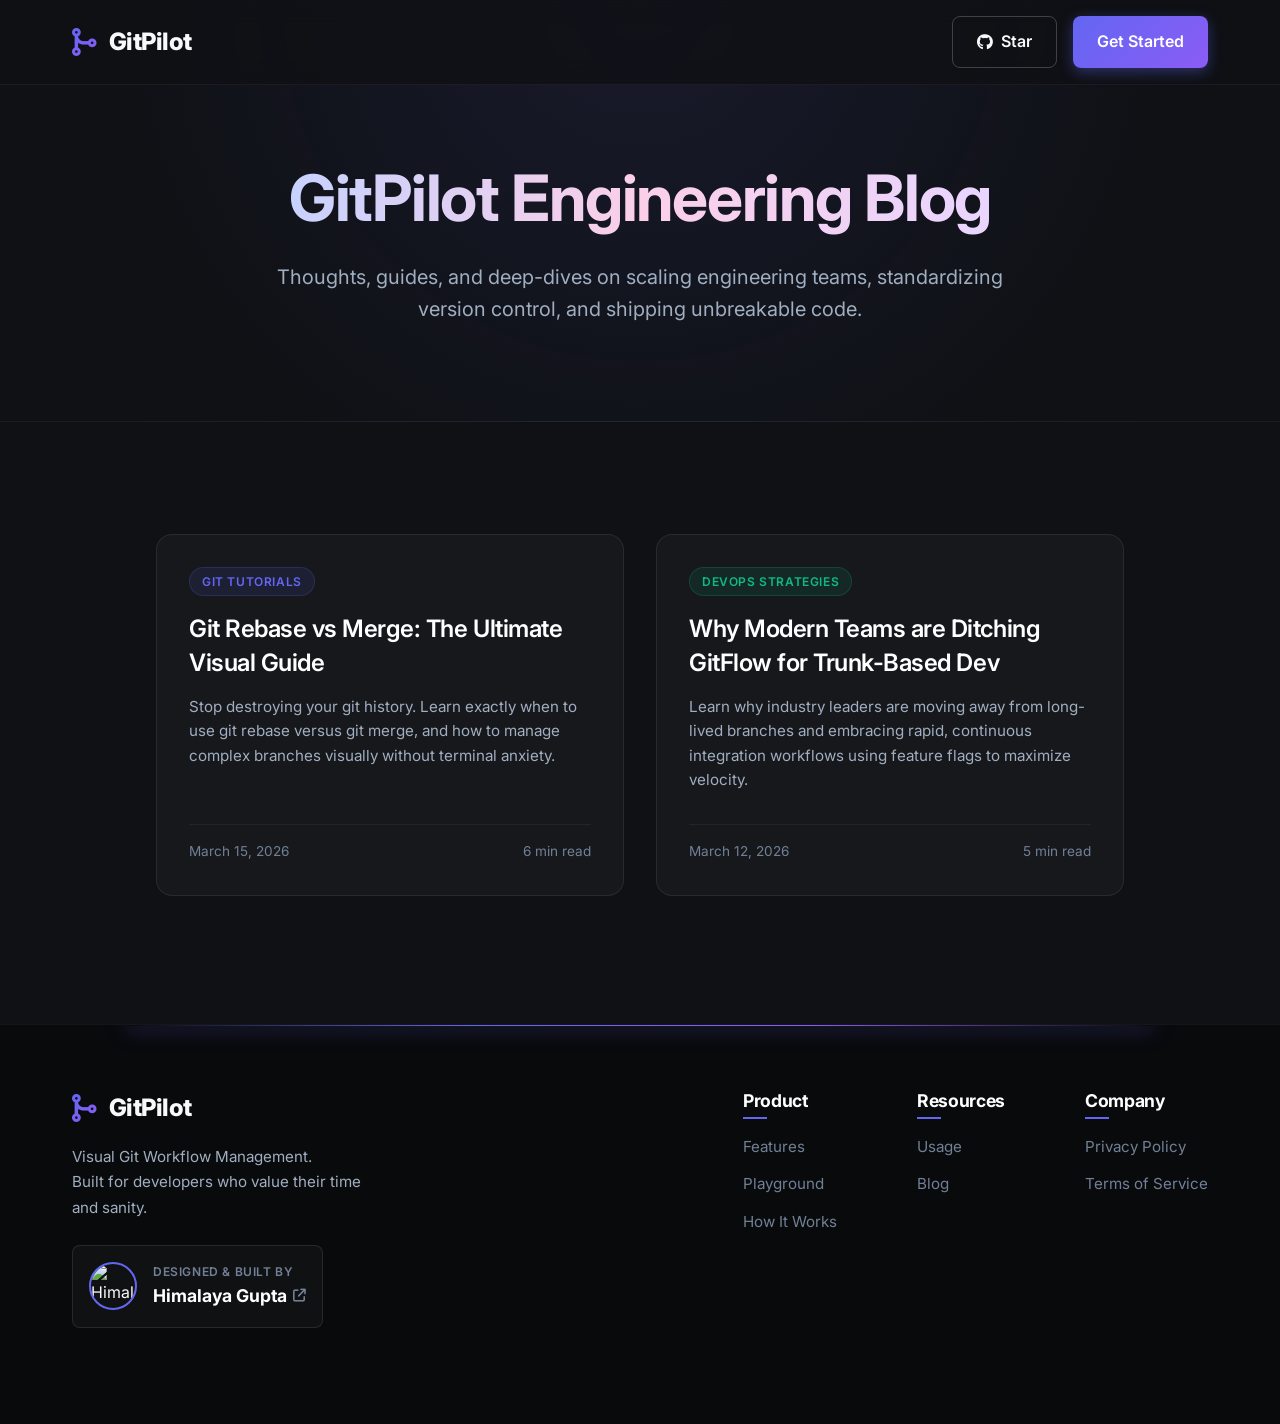
==== commit eb796c95: "feat: Implement dynamic footer loading and introduce a dedicated usage page, updating navigation lin" ====
--- a/blog/index.html
+++ b/blog/index.html
@@ -118,8 +118,8 @@
                 <span>GitPilot</span>
             </a>
             <div class="nav-actions">
-                <a href="https://github.com" target="_blank" class="btn btn-outline" aria-label="Github"><i class="fa-brands fa-github"></i> Star</a>
-                <a href="../index.html#download" class="btn btn-primary">Get Started</a>
+                <a href="https://github.com/himalaya0035/GitPilot" target="_blank" class="btn btn-outline" aria-label="Github"><i class="fa-brands fa-github"></i> Star</a>
+                <a href="../usage.html" class="btn btn-primary">Get Started</a>
             </div>
         </div>
     </nav>
@@ -162,30 +162,7 @@
     </main>
 
     <!-- Footer -->
-    <footer class="footer pt-2">
-        <div class="footer-glow"></div>
-        <div class="container relative">
-            <div class="footer-content">
-                <div class="footer-brand">
-                    <a href="../index.html" class="logo mb-4">
-                        <i class="fa-solid fa-code-merge logo-icon"></i>
-                        <span>GitPilot</span>
-                    </a>
-                    <p>Visual Git Workflow Management.<br>Built for developers who value their time and sanity.</p>
-                </div>
-                
-                <div class="link-grid">
-                    <div class="link-group">
-                        <h4>Company</h4>
-                        <a href="../privacy.html">Privacy Policy</a>
-                        <a href="../terms.html">Terms of Service</a>
-                    </div>
-                </div>
-            </div>
-            <div class="footer-bottom mt-4">
-                <p>&copy; 2026 GitPilot. All rights reserved.</p>
-            </div>
-        </div>
-    </footer>
+    <div id="footer-placeholder"></div>
+    <script src="../js/load-footer.js"></script>
 </body>
 </html>
